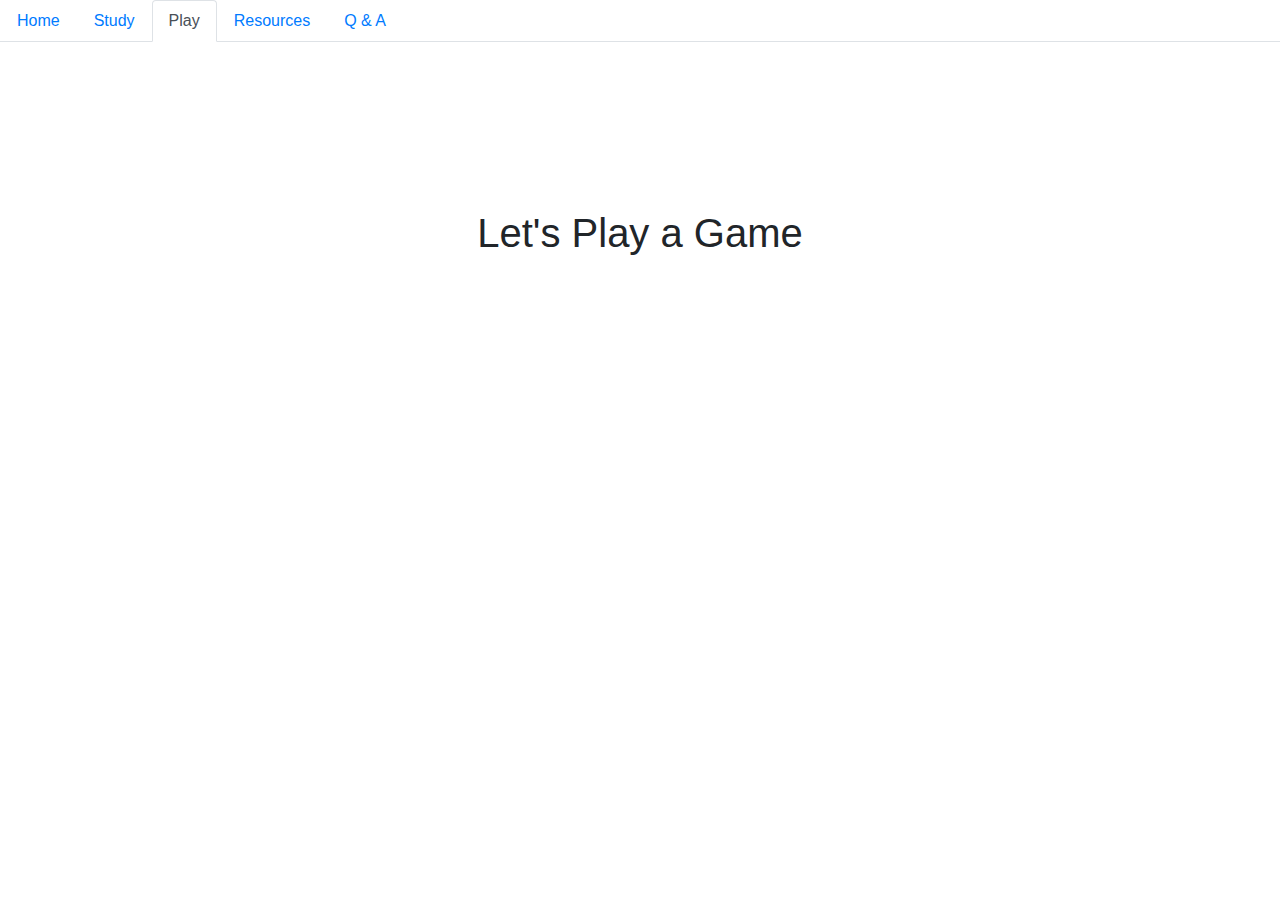
==== play.html @ e25353c1 "created play file" ====
<!DOCTYPE html>
<html lang="en">
<head>
    <meta charset="UTF-8">
    <meta name="viewport" content="width=device-width, initial-scale=1.0">
    <link rel="stylesheet" href="https://stackpath.bootstrapcdn.com/bootstrap/4.5.2/css/bootstrap.min.css" integrity="sha384-JcKb8q3iqJ61gNV9KGb8thSsNjpSL0n8PARn9HuZOnIxN0hoP+VmmDGMN5t9UJ0Z" crossorigin="anonymous">
    <link rel="stylesheet" href="style.css">
    <title>Session</title>
</head>
<body>
    <ul class="nav nav-tabs">
        <li class="nav-item">
          <a class="nav-link" href="index.html">Home</a>
        </li>
        <li class="nav-item">
          <a class="nav-link" href="#">Study</a>
        </li>
        <li class="nav-item">
          <a class="nav-link active" href="#">Play</a>
        </li>
        <li class="nav-item">
            <a class="nav-link" href="#">Resources</a>
        </li>
        <li class="nav-item">
            <a class="nav-link" href="qa.html">Q & A</a>
        </li>
    </ul>
    <div class="bg">
        <div class="container">
            <div class="description">
                <h1 class="text-center">Let's Play a Game</h1>
            </div>
        </div>
    </div>
</body>
</html>
---- style.css ----
.description {
    padding: 10%;
    padding-top: 15%;
}

.form {
    padding-top: 3%;
}

body, html {
    height: 100%;
    margin: 0;
  }
  
  .bg {
    background-image: url("https://www.psdgraphics.com/wp-content/uploads/2009/09/abstract-design.jpg");
    height: 94%; 
    background-position: center;
    background-repeat: no-repeat;
    background-size: cover;
  }
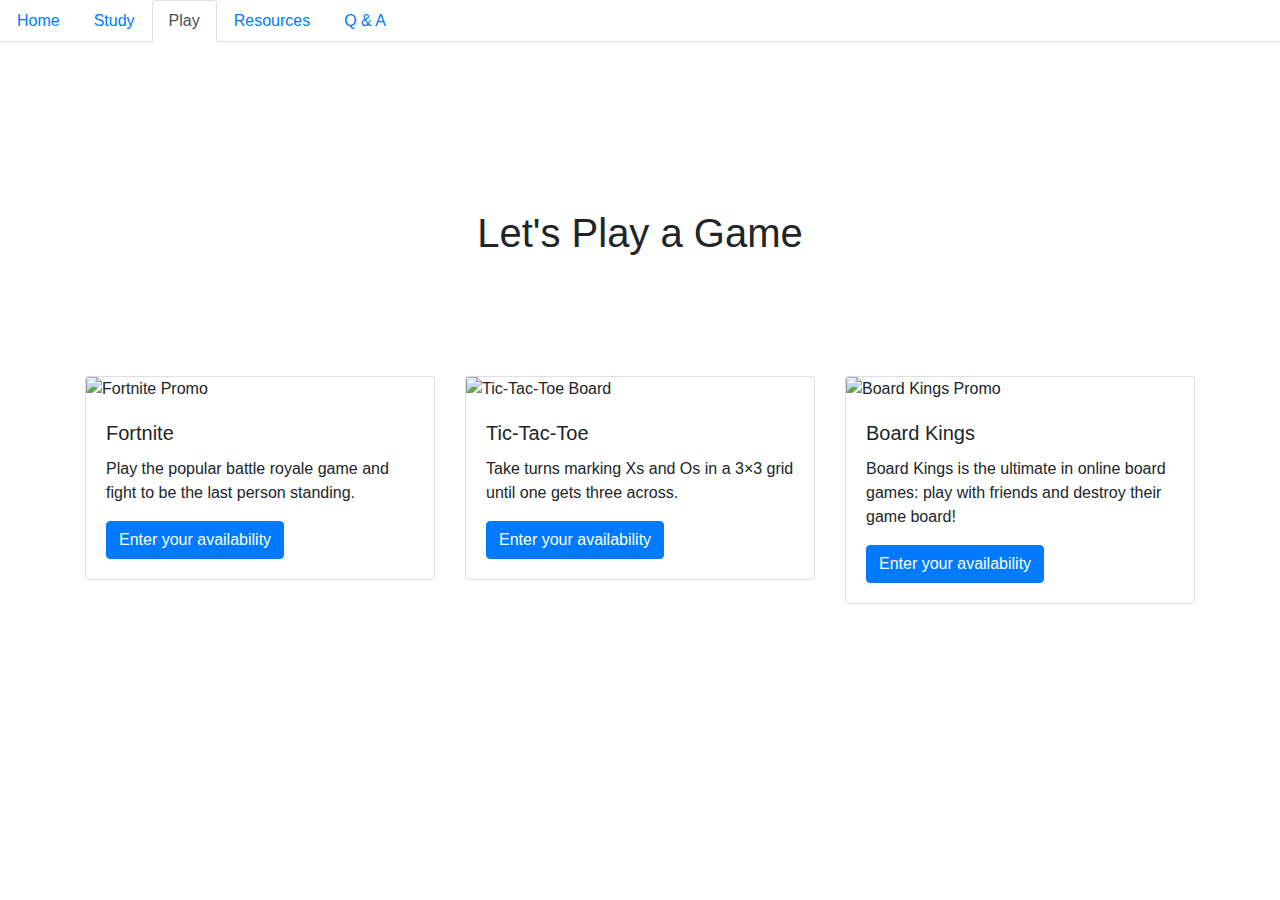
==== commit 289d384e: "added cards of sample games" ====
--- a/play.html
+++ b/play.html
@@ -16,7 +16,7 @@
           <a class="nav-link" href="#">Study</a>
         </li>
         <li class="nav-item">
-          <a class="nav-link active" href="#">Play</a>
+          <a class="nav-link active" href="play.html">Play</a>
         </li>
         <li class="nav-item">
             <a class="nav-link" href="#">Resources</a>
@@ -30,6 +30,38 @@
             <div class="description">
                 <h1 class="text-center">Let's Play a Game</h1>
             </div>
+            <div class="row">
+                <div class="col-sm-4">
+                  <div class="card">
+                    <img src="https://www.theneweconomy.com/wp-content/uploads/2018/10/Fortnite.jpg" class="card-img-top" alt="Fortnite Promo">
+                    <div class="card-body">
+                      <h5 class="card-title">Fortnite</h5>
+                      <p class="card-text">Play the popular battle royale game and fight to be the last person standing.</p>
+                      <a href="#" class="btn btn-primary">Enter your availability</a>
+                    </div>
+                  </div>
+                </div>
+                <div class="col-sm-4">
+                  <div class="card">
+                    <img src="https://papergames.io/images/tic-tac-toe/thumbnail.png" class="card-img-top" alt="Tic-Tac-Toe Board">
+                    <div class="card-body">
+                      <h5 class="card-title">Tic-Tac-Toe</h5>
+                      <p class="card-text">Take turns marking Xs and Os in a 3×3 grid until one gets three across.</p>
+                      <a href="#" class="btn btn-primary">Enter your availability</a>
+                    </div>
+                  </div>
+                </div>
+                <div class="col-sm-4">
+                    <div class="card">
+                    <img src="https://is2-ssl.mzstatic.com/image/thumb/Purple113/v4/ca/85/52/ca8552c2-6cfd-f08f-e8e9-f700f5788736/mzl.lktzjlrh.jpg/643x0w.jpg" class="card-img-top" alt="Board Kings Promo">
+                      <div class="card-body">
+                        <h5 class="card-title">Board Kings</h5>
+                        <p class="card-text">Board Kings is the ultimate in online board games: play with friends and destroy their game board!</p>
+                        <a href="#" class="btn btn-primary">Enter your availability</a>
+                      </div>
+                    </div>
+                  </div>
+              </div>
         </div>
     </div>
 </body>
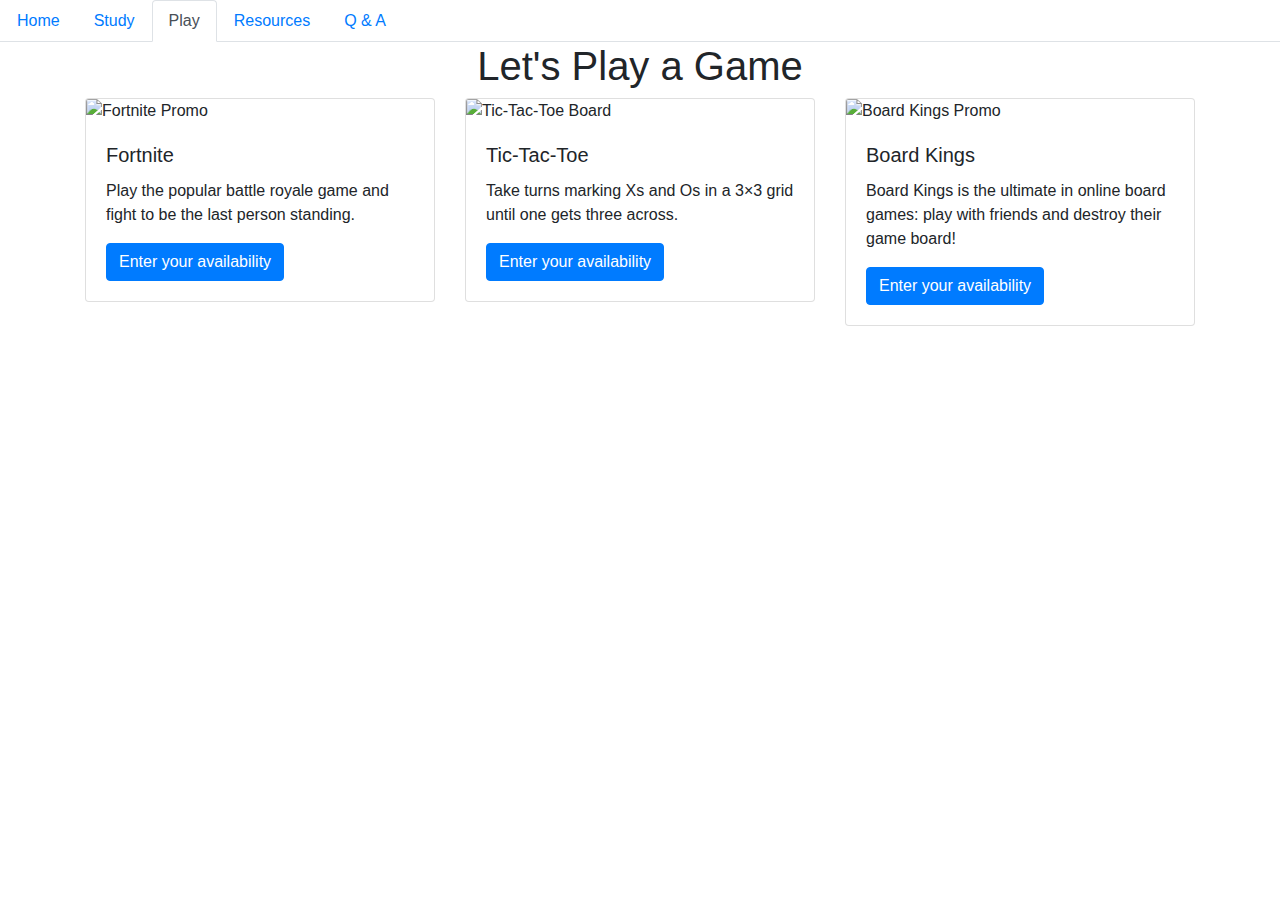
==== commit 40876ade: "fixed header and card spacing" ====
--- a/play.html
+++ b/play.html
@@ -27,9 +27,7 @@
     </ul>
     <div class="bg">
         <div class="container">
-            <div class="description">
                 <h1 class="text-center">Let's Play a Game</h1>
-            </div>
             <div class="row">
                 <div class="col-sm-4">
                   <div class="card">
